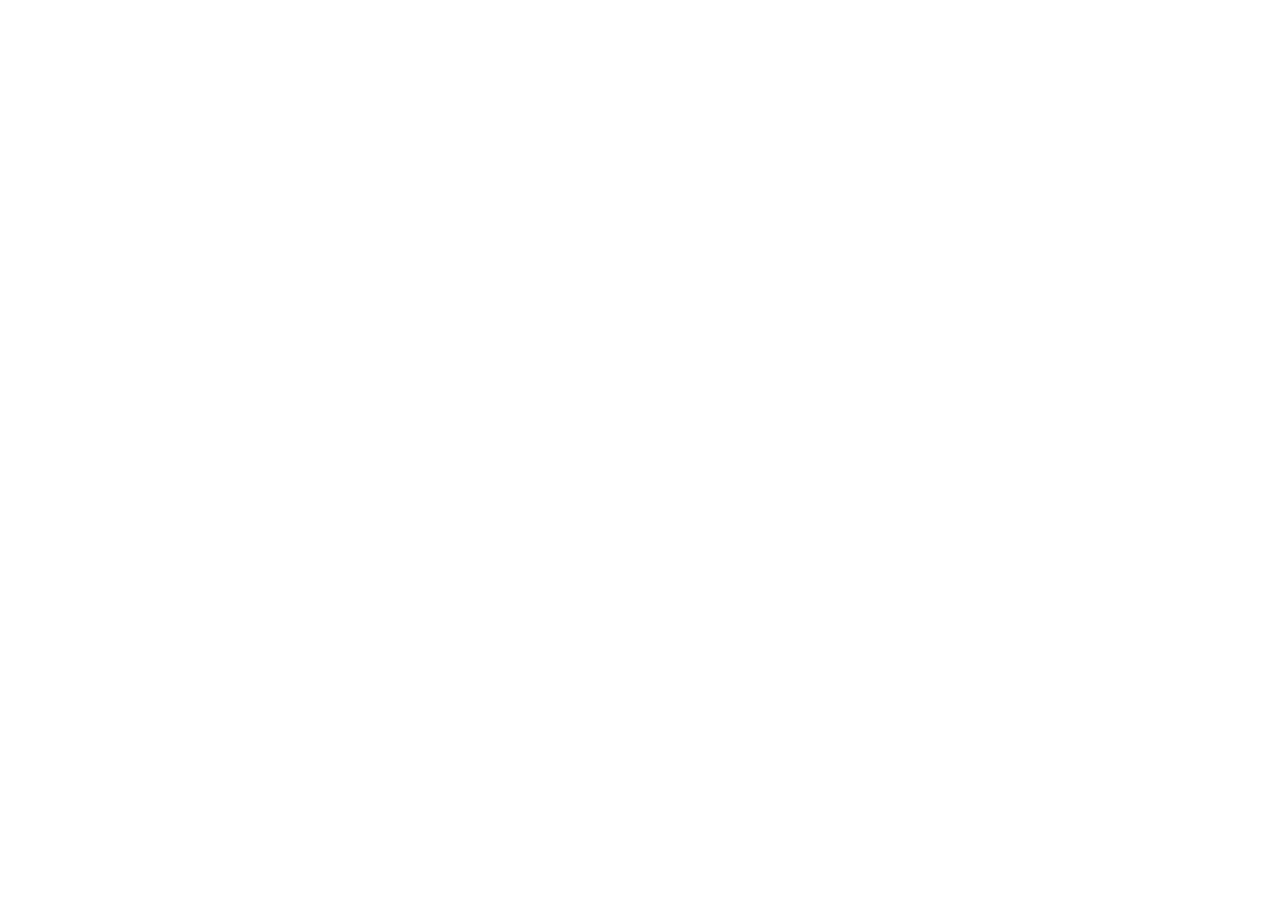
==== disclaimer_of_liability.html @ cc6c56ed "0.0" ====
<!DOCTYPE html>
<html lang="ru">
<head>
    <meta charset="UTF-8">
    <meta name="viewport" content="width=device-width, initial-scale=1.0">
    <title>Document</title>
    <link rel="stylesheet" href="css/global/reset.css">
    <link rel="stylesheet" href="css/global/variables.css">
    <link rel="stylesheet" href="css/global/typography.css">
    <link rel="stylesheet" href="css/global/layout.css">
    <link rel="stylesheet" href="css/global/components.css">
    <link rel="stylesheet" href="css/pages/disclaimer_of_liability.css">
</head>
<body>
    
    <script src="js/global/header.js"></script>
    <script src="js/global/modal.js"></script>
    <script src="js/global/footer.js"></script>
</body>
</html>
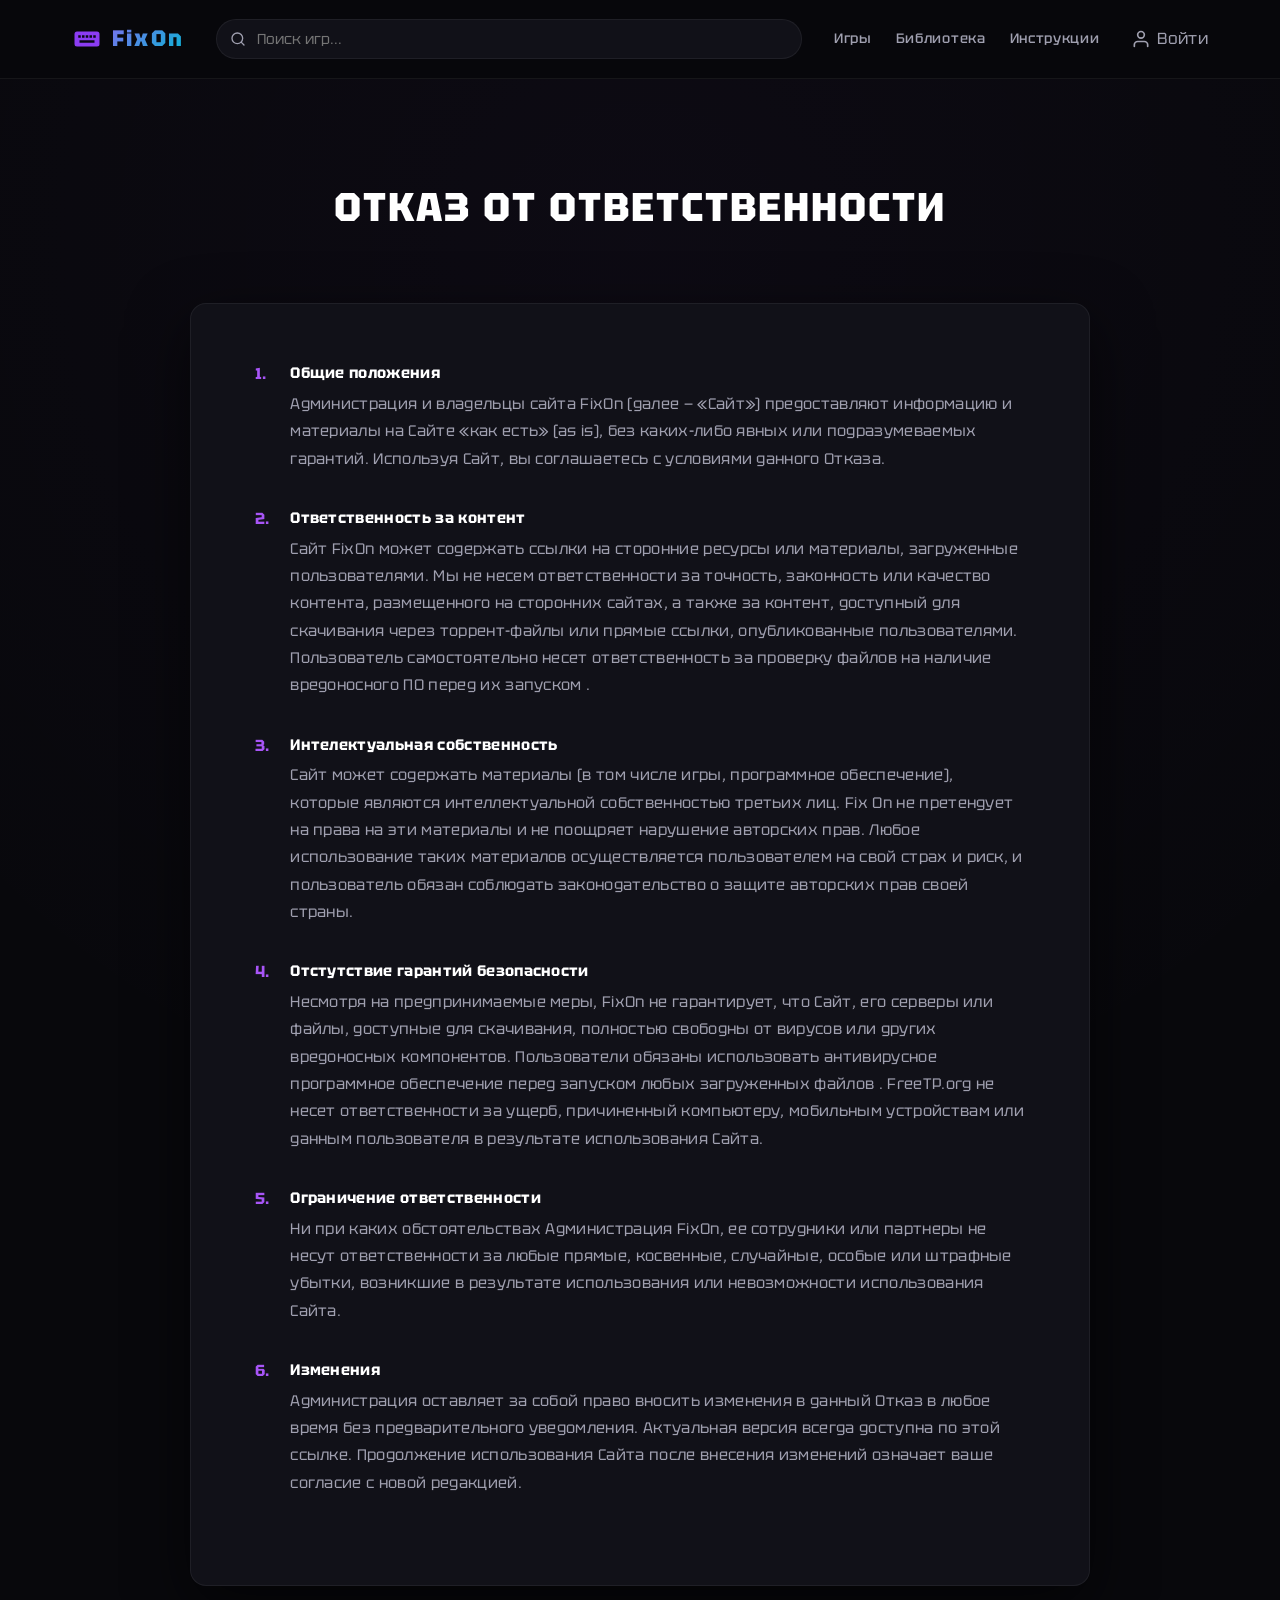
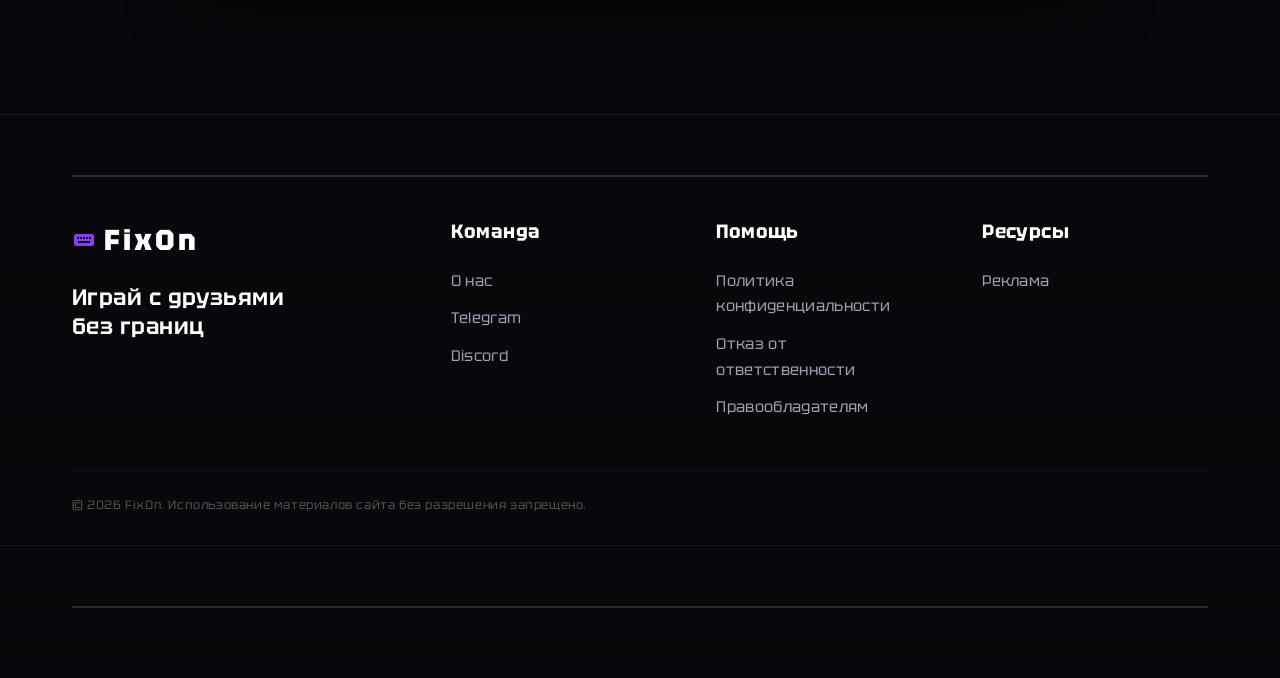
==== commit c8b1cc15: "Лобавил несколько страниц, нужны картинки и ссылки" ====
--- a/disclaimer_of_liability.html
+++ b/disclaimer_of_liability.html
@@ -9,10 +9,124 @@
     <link rel="stylesheet" href="css/global/typography.css">
     <link rel="stylesheet" href="css/global/layout.css">
     <link rel="stylesheet" href="css/global/components.css">
-    <link rel="stylesheet" href="css/pages/disclaimer_of_liability.css">
+    <link rel="stylesheet" href="css/pages/konfident.css">
+    <link rel="preconnect" href="https://fonts.googleapis.com">
+    <link rel="preconnect" href="https://fonts.gstatic.com" crossorigin>
+    <link href="https://fonts.googleapis.com/css2?family=Tektur:wght@400;500;600;700;800;900&display=swap" rel="stylesheet">
 </head>
 <body>
-    
+
+    <!-- Хедер -->
+    <header>
+        <div class="container header-inner">
+            <a href="index.html" class="logo">
+                <svg viewBox="0 0 24 24" fill="none"><rect x="2" y="6" width="20" height="12" rx="2" fill="#8b3cf2"/><rect x="5" y="9" width="2" height="2" fill="#0a0816"/><rect x="8" y="9" width="2" height="2" fill="#0a0816"/><rect x="11" y="9" width="2" height="2" fill="#0a0816"/><rect x="14" y="9" width="2" height="2" fill="#0a0816"/><rect x="17" y="9" width="2" height="2" fill="#0a0816"/><rect x="6" y="13" width="12" height="2" fill="#0a0816"/></svg>
+                FixOn
+            </a>
+
+            <div class="search-wrapper">
+                <svg viewBox="0 0 24 24" fill="none" stroke="currentColor" stroke-width="2" stroke-linecap="round" stroke-linejoin="round"><circle cx="11" cy="11" r="8"/><path d="m21 21-4.3-4.3"/></svg>
+                <input type="text" placeholder="Поиск игр...">
+            </div>
+
+            <nav class="header-nav">
+                <a href="#">Игры</a>
+                <a href="#">Библиотека</a>
+                <a href="#">Инструкции</a>
+            </nav>
+
+            <div class="header-actions">
+                <a href="#" class="btn-signin">
+                    <svg width="20" height="20" viewBox="0 0 24 24" fill="none" stroke="currentColor" stroke-width="2" stroke-linecap="round" stroke-linejoin="round"><path d="M20 21v-2a4 4 0 0 0-4-4H8a4 4 0 0 0-4 4v2"/><circle cx="12" cy="7" r="4"/></svg>
+                    Войти
+                </a>
+            </div>
+        </div>
+    </header>
+
+    <!-- Основной контент -->
+        <main class="legal-page">
+            <div class="container">
+                <h1 class="legal-title">ОТКАЗ ОТ ОТВЕТСТВЕННОСТИ</h1> <!-- Или ОТКАЗ ОТ ОТВЕТСТВЕННОСТИ / ПРАВООБЛАДАТЕЛЯМ -->
+
+                <div class="legal-content">
+                    <ol>
+                        <li>
+                            <strong>Общие положения</strong>
+                            Администрация и владельцы сайта FixOn (далее — «Сайт») предоставляют информацию и материалы на Сайте «как есть» (as is), без каких-либо явных или подразумеваемых гарантий. Используя Сайт, вы соглашаетесь с условиями данного Отказа.
+                        </li>
+                        <li>
+                            <strong>Ответственность за контент</strong>
+                            Сайт FixOn может содержать ссылки на сторонние ресурсы или материалы, загруженные пользователями. Мы не несем ответственности за точность, законность или качество контента, размещенного на сторонних сайтах, а также за контент, доступный для скачивания через торрент-файлы или прямые ссылки, опубликованные пользователями. Пользователь самостоятельно несет ответственность за проверку файлов на наличие вредоносного ПО перед их запуском .
+                        </li>
+                        <li>
+                            <strong>Интелектуальная собственность</strong>
+                            Сайт может содержать материалы (в том числе игры, программное обеспечение), которые являются интеллектуальной собственностью третьих лиц. Fix On не претендует на права на эти материалы и не поощряет нарушение авторских прав. Любое использование таких материалов осуществляется пользователем на свой страх и риск, и пользователь обязан соблюдать законодательство о защите авторских прав своей страны.
+                        </li>
+                        <li>
+                            <strong>Отстутствие гарантий безопасности</strong>
+                            Несмотря на предпринимаемые меры, FixOn не гарантирует, что Сайт, его серверы или файлы, доступные для скачивания, полностью свободны от вирусов или других вредоносных компонентов. Пользователи обязаны использовать антивирусное программное обеспечение перед запуском любых загруженных файлов . FreeTP.org не несет ответственности за ущерб, причиненный компьютеру, мобильным устройствам или данным пользователя в результате использования Сайта.
+                        </li>
+                        <li>
+                            <strong>Ограничение ответственности</strong>
+                            Ни при каких обстоятельствах Администрация FixOn, ее сотрудники или партнеры не несут ответственности за любые прямые, косвенные, случайные, особые или штрафные убытки, возникшие в результате использования или невозможности использования Сайта.
+                        </li>
+                        <li>
+                            <strong>Изменения</strong>
+                            Администрация оставляет за собой право вносить изменения в данный Отказ в любое время без предварительного уведомления. Актуальная версия всегда доступна по этой ссылке. Продолжение использования Сайта после внесения изменений означает ваше согласие с новой редакцией.
+                        </li>
+                    </ol>
+                </div>
+            </div>
+        </main>
+        <footer class="footer">
+        <div class="container footer-container">
+            <div class="footer-divider"></div>
+            
+            <div class="footer-content">
+                <div class="footer-col branding">
+                    <div class="footer-logo">
+                        <svg viewBox="0 0 24 24" fill="none" style="width:24px; height:24px; margin-right:8px;"><rect x="2" y="6" width="20" height="12" rx="2" fill="#8b3cf2"/><rect x="5" y="9" width="2" height="2" fill="#0a0816"/><rect x="8" y="9" width="2" height="2" fill="#0a0816"/><rect x="11" y="9" width="2" height="2" fill="#0a0816"/><rect x="14" y="9" width="2" height="2" fill="#0a0816"/><rect x="17" y="9" width="2" height="2" fill="#0a0816"/><rect x="6" y="13" width="12" height="2" fill="#0a0816"/></svg>
+                        FixOn
+                    </div>
+                    <p class="footer-slogan">Играй с друзьями<br>без границ</p>
+                </div>
+
+                <div class="footer-col">
+                    <h4>Команда</h4>
+                    <ul>
+                        <li><a href="index.html#whoweare">О нас</a></li>
+                        <li><a href="https://t.me/FixOnGame">Telegram</a></li>
+                        <li><a href="https://discord.gg/fbpxHDyUVf">Discord</a></li>
+                    </ul>
+                </div>
+
+                <div class="footer-col">
+                    <h4>Помощь</h4>
+                    <ul>
+                        <li><a href="konfident.html">Политика<br>конфиденциальности</a></li>
+                        <li><a href="disclaimer_of_liability.html">Отказ от<br>ответственности</a></li>
+                        <li><a href="owner.html">Правообладателям</a></li>
+                    </ul>
+                </div>
+
+                <div class="footer-col">
+                    <h4>Ресурсы</h4>
+                    <ul>
+                        <li><a href="#">Реклама</a></li>
+                    </ul>
+                </div>
+            </div>
+
+            <div class="footer-bottom">
+                <p>&copy; 2026 FixOn. Использование материалов сайта без разрешения запрещено.</p>
+            </div>
+        </div>
+    </footer>
+    <!-- Футер -->
+    <footer class="footer">
+        <div class="container footer-container">
+            <div class="footer-divider"></div>
     <script src="js/global/header.js"></script>
     <script src="js/global/modal.js"></script>
     <script src="js/global/footer.js"></script>
--- a/css/global/variables.css
+++ b/css/global/variables.css
@@ -0,0 +1,18 @@
+/* ПЕРЕМЕННЫЕ */
+:root {
+    --bg: #08080c;
+    --bg-secondary: #0d0d14;
+    --surface: #111118;
+    --surface-hover: #16161f;
+    --border: rgba(255, 255, 255, 0.06);
+    --border-hover: rgba(255, 255, 255, 0.12);
+    --text: #e8e8ed;
+    --text-secondary: #a0a0b0; /* Чуть светлее для читаемости Tektur */
+    --accent: #a855f7;
+    --accent2: #06b6d4;
+    --gradient: linear-gradient(135deg, var(--accent), var(--accent2));
+    --gradient-reverse: linear-gradient(135deg, var(--accent2), var(--accent));
+    --radius: 16px;
+    --radius-sm: 10px;
+    --transition: 0.4s cubic-bezier(0.25, 0.1, 0.25, 1);
+}
--- a/css/global/layout.css
+++ b/css/global/layout.css
@@ -0,0 +1,209 @@
+/* ФУТЕР */
+.footer {
+    background: linear-gradient(to bottom, rgba(8, 8, 12, 0.7), rgba(8, 8, 12, 0.95)), url('img/Rectangle\ 20.png');
+    background-size: cover;
+    background-position: center 30%;
+    padding: 60px 0 30px;
+    position: relative;
+    border-top: 1px solid var(--border);
+}
+
+.footer-container {
+    max-width: 1200px;
+    margin: 0 auto;
+    padding: 0 2rem;
+}
+
+/* Линия разделитель */
+.footer-divider {
+    width: 100%;
+    height: 2px;
+    background: rgba(255, 255, 255, 0.15);
+    margin-bottom: 40px;
+}
+
+.footer-content {
+    display: grid;
+    grid-template-columns: 1.5fr 1fr 1fr 1fr;
+    gap: 40px;
+    margin-bottom: 50px;
+}
+
+/* Колонки */
+.footer-col h4 {
+    color: #fff;
+    font-size: 1.2rem;
+    font-weight: 700;
+    margin-bottom: 20px;
+    letter-spacing: 0.02em;
+}
+
+.footer-col ul {
+    list-style: none;
+    padding: 0;
+    display: flex;
+    flex-direction: column;
+    gap: 12px;
+}
+
+.footer-col ul li a {
+    color: var(--text-secondary);
+    font-size: 0.95rem;
+    transition: color 0.3s ease;
+    text-decoration: none;
+    line-height: 1.4;
+}
+.footer-col ul li a:hover {
+    color: var(--accent);
+}
+
+/* Лого и слоган */
+.footer-logo {
+    display: flex;
+    align-items: center;
+    font-weight: 800;
+    font-size: 1.8rem;
+    letter-spacing: 0.1em;
+    color: #fff;
+    margin-bottom: 20px;
+}
+.footer-logo svg { flex-shrink: 0; }
+
+.footer-slogan {
+    font-size: 1.4rem;
+    color: #fff;
+    font-weight: 600;
+    line-height: 1.3;
+    letter-spacing: 0.02em;
+}
+
+/* Нижняя часть */
+.footer-bottom {
+    border-top: 1px solid rgba(255, 255, 255, 0.05);
+    padding-top: 25px;
+    display: flex;
+    justify-content: flex-start;
+}
+
+.footer-bottom p {
+    color: rgba(255, 255, 255, 0.3);
+    font-size: 0.75rem;
+    letter-spacing: 0.05em;
+}
+
+/* АДАПТИВ ФУТЕРА (Мобильные) */
+@media (max-width: 1024px) {
+    .footer-content {
+        grid-template-columns: 1fr 1fr;
+    }
+}
+
+@media (max-width: 768px) {
+    .cta-box {
+        padding: 40px 20px;
+    }
+    .cta-box h2 { font-size: 1.8rem; }
+    
+    .footer-content {
+        grid-template-columns: 1fr;
+        gap: 30px;
+    }
+    .footer-slogan { font-size: 1.2rem; }
+    .footer-bottom { justify-content: center; text-align: center; }
+}
+
+
+/* ХЕДЕР */
+header {
+  background: rgba(8, 8, 12, 0.85);
+  backdrop-filter: blur(12px);
+  position: sticky;
+  top: 0;
+  z-index: 100;
+  border-bottom: 1px solid var(--border);
+  padding: 1rem 0;
+}
+.header-inner {
+  display: flex;
+  justify-content: space-between;
+  align-items: center;
+  gap: 2rem;
+}
+.logo {
+  display: flex;
+  align-items: center;
+  gap: 8px;
+  font-weight: 800;
+  font-size: 1.4rem;
+  letter-spacing: 0.1em;
+  background: var(--gradient);
+  -webkit-background-clip: text;
+  -webkit-text-fill-color: transparent;
+  flex-shrink: 0;
+}
+.logo svg {
+  width: 28px;
+  height: 28px;
+}
+
+.search-wrapper {
+  flex-grow: 1;
+  max-width: 600px;
+  position: relative;
+}
+.search-wrapper input {
+  width: 100%;
+  background: var(--surface);
+  border: 1px solid var(--border);
+  border-radius: 50px;
+  padding: 10px 16px 10px 40px;
+  color: var(--text);
+  font-family: "Tektur", sans-serif;
+  font-size: 0.9rem;
+  outline: none;
+  transition: var(--transition);
+}
+.search-wrapper input:focus {
+  border-color: var(--accent);
+  box-shadow: 0 0 15px rgba(168, 85, 247, 0.1);
+}
+.search-wrapper svg {
+  position: absolute;
+  left: 14px;
+  top: 50%;
+  transform: translateY(-50%);
+  stroke: var(--text-secondary);
+  width: 16px;
+  height: 16px;
+}
+
+.header-nav {
+  display: flex;
+  gap: 1.5rem;
+  align-items: center;
+}
+.header-nav a {
+  color: var(--text-secondary);
+  font-size: 0.85rem;
+  font-weight: 500;
+}
+.header-nav a:hover {
+  color: #fff;
+}
+
+.header-actions {
+  display: flex;
+  align-items: center;
+  gap: 1.5rem;
+}
+.header-actions .btn-signin {
+  display: flex;
+  align-items: center;
+  gap: 6px;
+  color: var(--text-secondary);
+  transition: var(--transition);
+  cursor: pointer;
+}
+.header-actions .btn-signin:hover {
+  color: var(--accent);
+}
--- a/css/pages/konfident.css
+++ b/css/pages/konfident.css
@@ -0,0 +1,190 @@
+/* ХЕДЕР */
+header {
+    padding: 1.2rem 0;
+    background: rgba(8, 8, 12, 0.85);
+    backdrop-filter: blur(10px);
+    position: sticky;
+    top: 0;
+    z-index: 100;
+    border-bottom: 1px solid var(--border);
+}
+
+.header-container {
+    display: flex;
+    justify-content: space-between;
+    align-items: center;
+}
+
+.logo {
+    display: flex;
+    align-items: center;
+    gap: 10px;
+    font-weight: 800;
+    font-size: 1.4rem;
+    letter-spacing: 0.1em;
+    background: var(--gradient);
+    -webkit-background-clip: text;
+    -webkit-text-fill-color: transparent;
+}
+.logo svg { width: 30px; height: 30px; }
+
+nav {
+    display: flex;
+    gap: 2rem;
+}
+nav a {
+    color: var(--text-secondary);
+    font-weight: 500;
+    font-size: 0.95rem;
+    letter-spacing: 0.05em;
+}
+nav a:hover { color: #fff; }
+
+.signin {
+    background: transparent;
+    color: var(--text-secondary);
+    border: 1px solid var(--border);
+    padding: 0.5rem 1.2rem;
+    border-radius: 50px;
+    font-family: 'Tektur', sans-serif;
+    font-weight: 600;
+    font-size: 0.9rem;
+    cursor: pointer;
+    transition: var(--transition);
+    letter-spacing: 0.05em;
+}
+.signin:hover {
+    border-color: var(--accent);
+    color: #fff;
+    box-shadow: 0 0 15px rgba(168, 85, 247, 0.2);
+}
+
+/* ЮРИДИЧЕСКАЯ СТРАНИЦА */
+.legal-page {
+  padding: 6rem 0 8rem;
+  background: radial-gradient(
+    circle at 50% 10%,
+    rgba(168, 85, 247, 0.03),
+    transparent 60%
+  );
+}
+
+.legal-title {
+  text-align: center;
+  font-size: 2.5rem;
+  font-weight: 800;
+  text-transform: uppercase;
+  letter-spacing: 0.05em;
+  margin-bottom: 4rem;
+  color: #fff;
+}
+
+.legal-content {
+  max-width: 900px;
+  margin: 0 auto;
+  background: var(--surface);
+  border: 1px solid var(--border);
+  border-radius: var(--radius);
+  padding: 3.5rem 4rem;
+  box-shadow: 0 20px 60px rgba(0, 0, 0, 0.6);
+}
+
+.legal-content ol,
+.legal-content ul {
+  list-style: none;
+  counter-reset: item;
+  padding: 0;
+}
+
+.legal-content li {
+  margin-bottom: 2rem;
+  counter-increment: item;
+  color: var(--text-secondary);
+  line-height: 1.8;
+  font-size: 0.95rem;
+  position: relative;
+  padding-left: 2.2rem;
+}
+
+/* Нумерация для списка */
+.legal-content li::before {
+  content: counter(item) ".";
+  position: absolute;
+  left: 0;
+  top: 0;
+  color: var(--accent);
+  font-weight: 700;
+  font-size: 1rem;
+}
+
+.legal-content li strong {
+  color: #fff;
+  display: block;
+  font-weight: 700;
+  margin-bottom: 0.2rem;
+}
+
+/* Для "Правообладателям" (где текст без нумерации) */
+.legal-content p {
+  color: var(--text-secondary);
+  line-height: 1.8;
+  margin-bottom: 1.5rem;
+  font-size: 0.95rem;
+}
+.legal-content .email-highlight {
+  color: var(--accent);
+  font-weight: 600;
+  text-decoration: underline;
+  text-underline-offset: 4px;
+}
+.legal-content .list-circle {
+  padding-left: 1.2rem;
+  margin: 1rem 0;
+}
+.legal-content .list-circle li {
+  padding-left: 0.5rem;
+  counter-increment: none;
+  margin-bottom: 0.5rem;
+}
+.legal-content .list-circle li::before {
+  content: "•";
+  position: static;
+  color: var(--accent);
+  margin-right: 8px;
+}
+
+/* АДАПТИВ */
+@media (max-width: 1024px) {
+  .legal-content {
+    padding: 2rem;
+  }
+  .footer-content {
+    grid-template-columns: 1fr 1fr;
+  }
+}
+@media (max-width: 768px) {
+  .header-inner {
+    flex-wrap: wrap;
+  }
+  .header-nav {
+    order: 3;
+    width: 100%;
+    justify-content: center;
+    padding-top: 10px;
+    border-top: 1px solid var(--border);
+    gap: 1rem;
+  }
+  .header-actions {
+    margin-left: 0;
+  }
+  .legal-title {
+    font-size: 1.8rem;
+    margin-bottom: 2rem;
+  }
+  .legal-content {
+    padding: 1.5rem;
+  }
+  .footer-content {
+    grid-template-columns: 1fr;
+  }
+}
